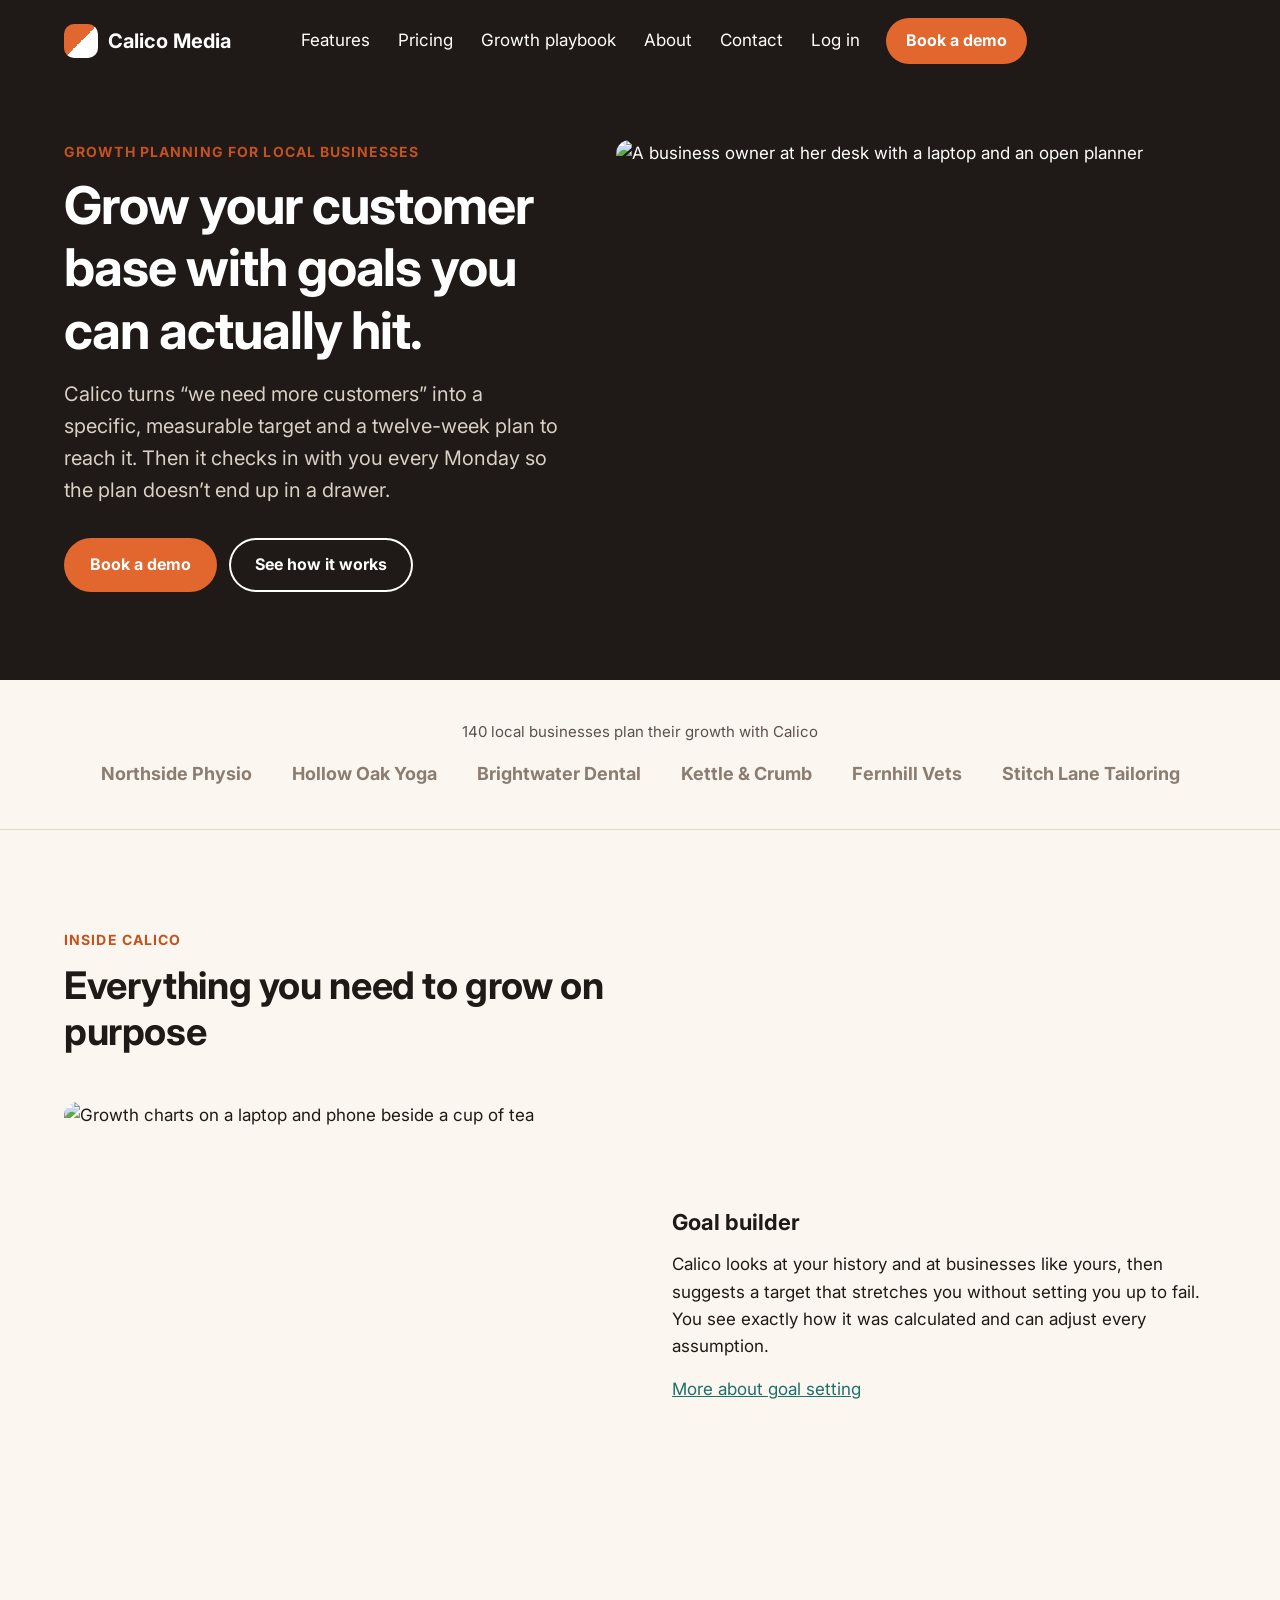
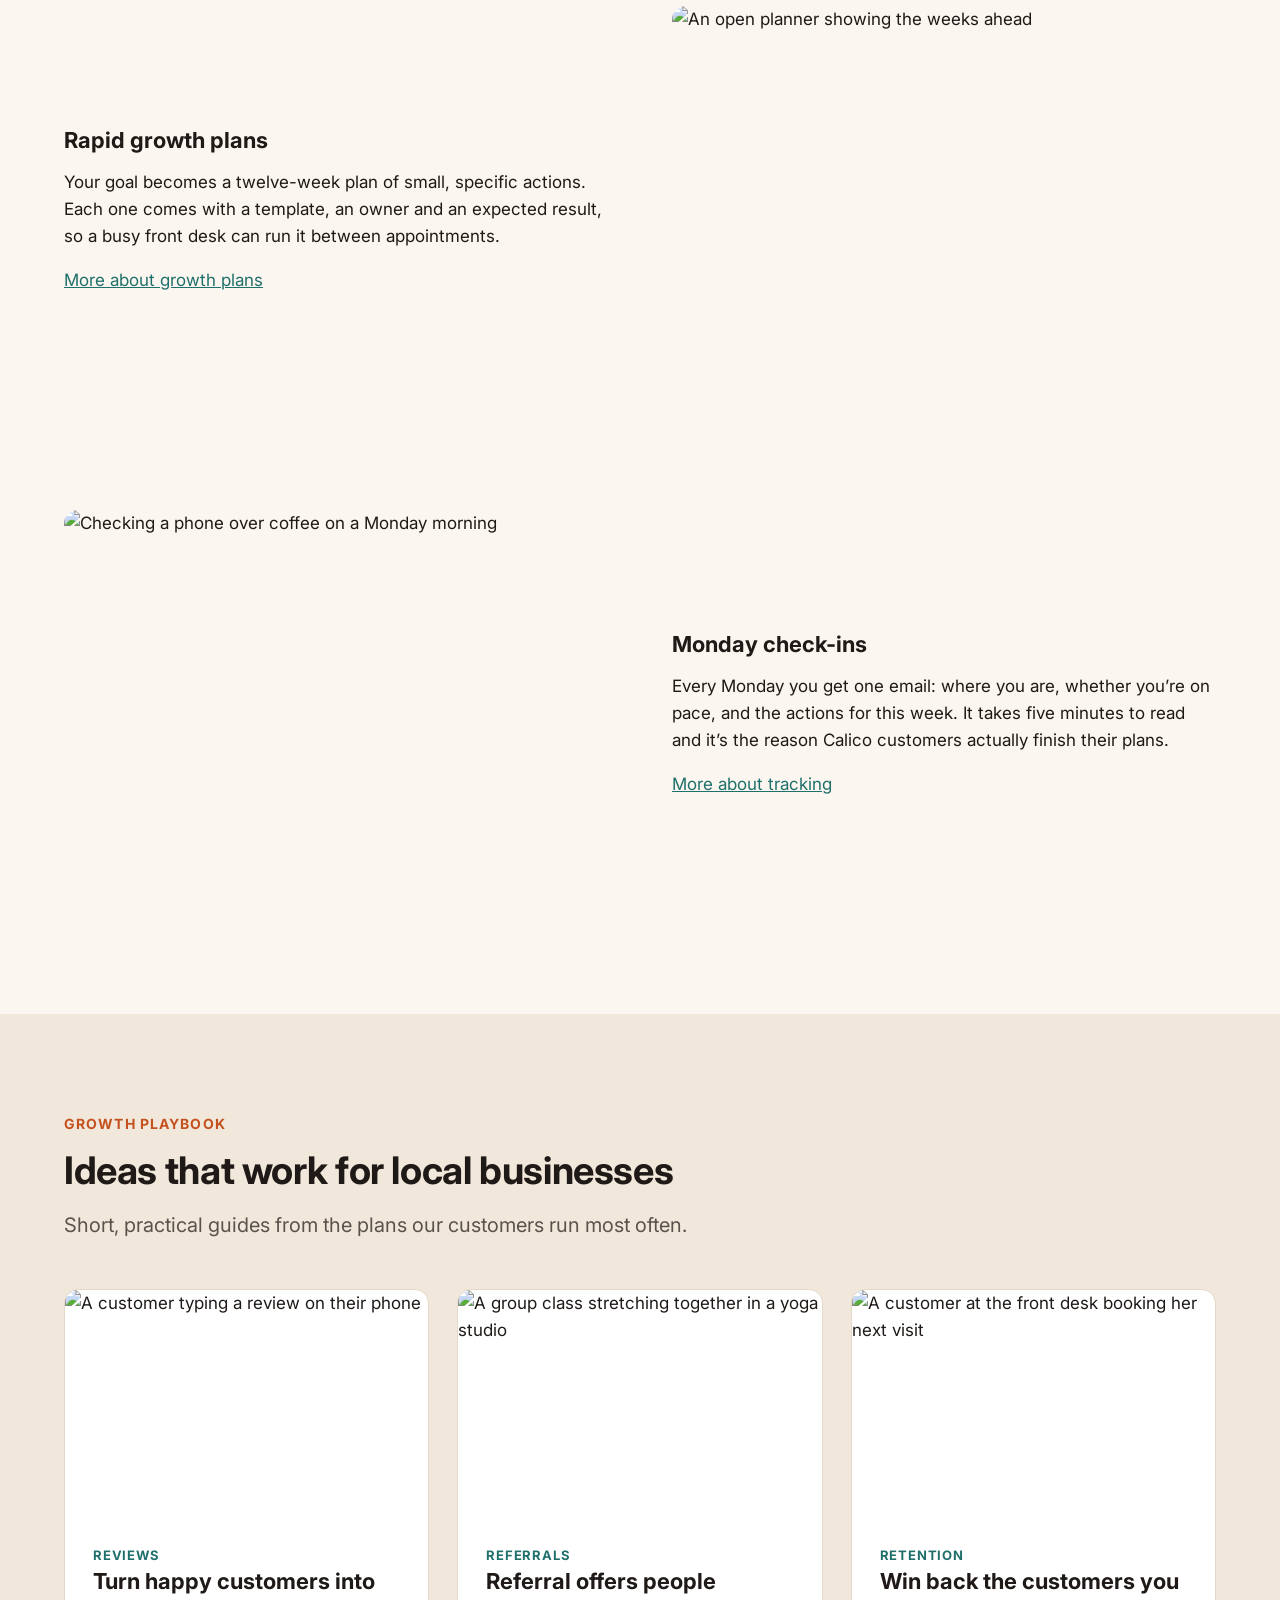
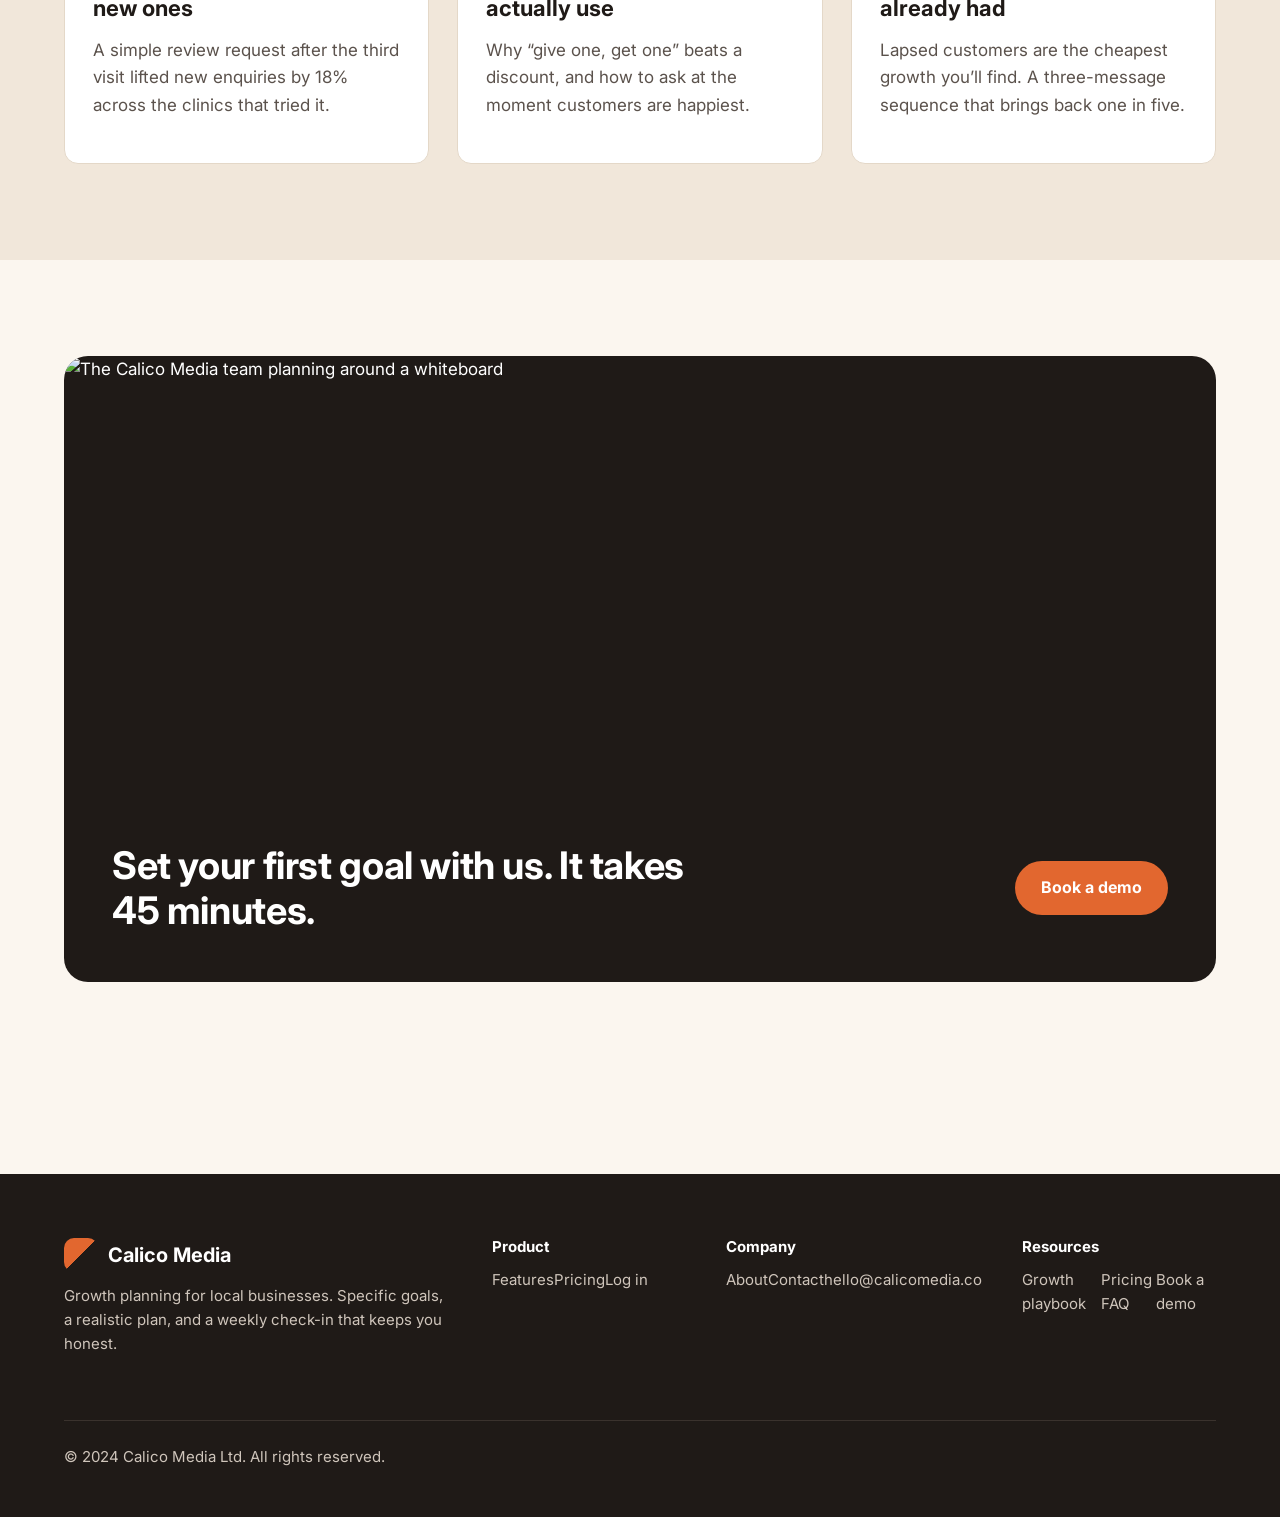
==== public/index.html @ 9a8060d7 "bug: fix hamburger menu" ====
<!DOCTYPE html>
<html lang="en">
<head>
  <meta charset="utf-8">
  <meta name="viewport" content="width=device-width, initial-scale=1">
  <title>Calico Media | Growth planning for local businesses</title>
  <meta name="description" content="Calico helps local businesses grow their customer base with specific, measurable, realistic goals and a rapid growth plan you can run every week.">
  <link rel="preconnect" href="https://fonts.googleapis.com">
  <link rel="preconnect" href="https://fonts.gstatic.com" crossorigin>
  <link href="https://fonts.googleapis.com/css2?family=Inter:wght@100;200;300;400;500;600;700;800;900&display=swap" rel="stylesheet">
  <link rel="stylesheet" href="css/styles.css">
   <script
      src="https://kit.fontawesome.com/258831ddfd.js"
      crossorigin="anonymous"
    ></script>
    <script src="index.js"></script>
</head>
<body>
  <header class="site-header site-header--home">
    <div class="container">
      <a class="logo" href="index.html"><span class="logo-mark"></span>Calico Media</a>
      <div class="nav__container">
      <nav aria-label="Main">
        <ul class="nav-links">
          <li><a href="features.html">Features</a></li>
          <li><a href="pricing.html">Pricing</a></li>
          <li><a href="#playbook">Growth playbook</a></li>
          <li><a href="about.html">About</a></li>
          <li><a href="contact.html">Contact</a></li>
          <li><a href="https://app.calicomedia.co/login">Log in</a></li>
          <li><a class="btn" href="contact.html">Book a demo</a></li>
        </ul>
        <button class="btn__menu" onclick="openMenu()">
          <i class="fas fa-bars"></i>
        </button>
        <div class="menu__backdrop">
          <button class="btn__menu btn__menu--close" onclick="closeMenu()">
            <i class="fas fa-times"></i>
          </button>
          <ul class="menu__links">
            <li class="menu__list">
              <a href="features.html" class="menu__link" onclick="closeMenu()">Features</a>
            </li>
             <li class="menu__list">
              <a href="pricing.html" class="menu__link" onclick="closeMenu()">Pricing</a>
            </li>
            <li class="menu__list">
              <a href="#playbook" class="menu__link" onclick="closeMenu()">Growth playbook</a>
            </li>
            <li class="menu__list">
              <a href="about.html" class="menu__link" onclick="closeMenu()">About</a>
            </li>
            <li class="menu__list">
                <a href="contact.html" class="menu__link" onclick="closeMenu()">Contact</a>
            </li>
            <li class="menu__list">
              <a href="https://app.calicomedia.co/login" class="menu__link" onclick="closeMenu()">Log in</a>
            </li>
            <li class="menu__list">
              <a href="contact.html" class="menu__link" onclick="closeMenu()">Book a demo</a>
            </li>
          </ul>
        </div>
      </div>
      </nav>
    </div>
  </header>

  <main>
    <section class="hero">
      <div class="container hero-inner">
        <div class="hero-text">
          <span class="eyebrow">Growth planning for local businesses</span>
          <h1>Grow your customer base with goals you can actually hit.</h1>
          <p class="lead">Calico turns &ldquo;we need more customers&rdquo; into a specific, measurable target and a twelve-week plan to reach it. Then it checks in with you every Monday so the plan doesn&rsquo;t end up in a drawer.</p>
          <div class="hero-actions">
            <a class="btn" href="contact.html">Book a demo</a>
            <a class="btn btn--ghost" href="features.html">See how it works</a>
          </div>
        </div>
        <div class="hero-media">
          <img class="hero-image" src="images/hero-weekly-plan.jpg" alt="A business owner at her desk with a laptop and an open planner">
        </div>
      </div>
    </section>

    <section class="trust">
      <div class="container">
        <p>140 local businesses plan their growth with Calico</p>
        <ul class="trust-list">
          <li>Northside Physio</li>
          <li>Hollow Oak Yoga</li>
          <li>Brightwater Dental</li>
          <li>Kettle &amp; Crumb</li>
          <li>Fernhill Vets</li>
          <li>Stitch Lane Tailoring</li>
        </ul>
      </div>
    </section>

    <section class="section">
      <div class="container">
        <div class="section-intro">
          <span class="eyebrow">Inside Calico</span>
          <h2>Everything you need to grow on purpose</h2>
        </div>

        <div class="feature-row">
          <div class="feature-media">
            <img src="images/feature-goal-builder.jpg" alt="Growth charts on a laptop and phone beside a cup of tea">
          </div>
          <div>
            <h3>Goal builder</h3>
            <p>Calico looks at your history and at businesses like yours, then suggests a target that stretches you without setting you up to fail. You see exactly how it was calculated and can adjust every assumption.</p>
            <a href="features.html">More about goal setting</a>
          </div>
        </div>

        <div class="feature-row feature-row--reverse">
          <div class="feature-media">
            <img src="images/feature-growth-plan.jpg" alt="An open planner showing the weeks ahead">
          </div>
          <div>
            <h3>Rapid growth plans</h3>
            <p>Your goal becomes a twelve-week plan of small, specific actions. Each one comes with a template, an owner and an expected result, so a busy front desk can run it between appointments.</p>
            <a href="features.html">More about growth plans</a>
          </div>
        </div>

        <div class="feature-row">
          <div class="feature-media">
            <img src="images/feature-monday-checkin.jpg" alt="Checking a phone over coffee on a Monday morning">
          </div>
          <div>
            <h3>Monday check-ins</h3>
            <p>Every Monday you get one email: where you are, whether you&rsquo;re on pace, and the actions for this week. It takes five minutes to read and it&rsquo;s the reason Calico customers actually finish their plans.</p>
            <a href="features.html">More about tracking</a>
          </div>
        </div>
      </div>
    </section>

    <section class="section section--sand" id="playbook">
      <div class="container">
        <div class="section-intro">
          <span class="eyebrow">Growth playbook</span>
          <h2>Ideas that work for local businesses</h2>
          <p class="lead">Short, practical guides from the plans our customers run most often.</p>
        </div>
        <div class="playbook-grid">
          <article class="card">
            <img src="images/playbook-reviews.jpg" alt="A customer typing a review on their phone">
            <div class="card-body">
              <span class="card-tag">Reviews</span>
              <h3>Turn happy customers into new ones</h3>
              <p>A simple review request after the third visit lifted new enquiries by 18% across the clinics that tried it.</p>
            </div>
          </article>
          <article class="card">
            <img src="images/playbook-referrals.jpg" alt="A group class stretching together in a yoga studio">
            <div class="card-body">
              <span class="card-tag">Referrals</span>
              <h3>Referral offers people actually use</h3>
              <p>Why &ldquo;give one, get one&rdquo; beats a discount, and how to ask at the moment customers are happiest.</p>
            </div>
          </article>
          <article class="card">
            <img src="images/playbook-rebooking.jpg" alt="A customer at the front desk booking her next visit">
            <div class="card-body">
              <span class="card-tag">Retention</span>
              <h3>Win back the customers you already had</h3>
              <p>Lapsed customers are the cheapest growth you&rsquo;ll find. A three-message sequence that brings back one in five.</p>
            </div>
          </article>
        </div>
      </div>
    </section>

    <section class="section">
      <div class="container">
        <div class="cta-band">
          <img src="images/team-workshop.jpg" alt="The Calico Media team planning around a whiteboard">
          <div class="cta-body">
            <h2>Set your first goal with us. It takes 45 minutes.</h2>
            <a class="btn" href="contact.html">Book a demo</a>
          </div>
        </div>
      </div>
    </section>
  </main>

  <footer class="site-footer">
    <div class="container">
      <div class="footer-grid">
        <div>
          <a class="logo" href="index.html"><span class="logo-mark"></span>Calico Media</a>
          <p>Growth planning for local businesses. Specific goals, a realistic plan, and a weekly check-in that keeps you honest.</p>
        </div>
        <div>
          <h4>Product</h4>
          <ul>
            <li><a href="features.html">Features</a></li>
            <li><a href="pricing.html">Pricing</a></li>
            <li><a href="https://app.calicomedia.co/login">Log in</a></li>
          </ul>
        </div>
        <div>
          <h4>Company</h4>
          <ul>
            <li><a href="about.html">About</a></li>
            <li><a href="contact.html">Contact</a></li>
            <li><a href="mailto:hello@calicomedia.co">hello@calicomedia.co</a></li>
          </ul>
        </div>
        <div>
          <h4>Resources</h4>
          <ul>
            <li><a href="index.html#playbook">Growth playbook</a></li>
            <li><a href="pricing.html#faq">Pricing FAQ</a></li>
            <li><a href="contact.html">Book a demo</a></li>
          </ul>
        </div>
      </div>
      <div class="footer-bottom">
        <p>&copy; 2024 Calico Media Ltd. All rights reserved.</p>
      </div>
    </div>
  </footer>
</body>
</html>
---- public/css/styles.css ----
/* Calico Media marketing site */

:root {
  --ink: #1f1a17;
  --ink-soft: #5b524c;
  --cream: #fbf6ef;
  --sand: #f1e7da;
  --white: #ffffff;
  --orange: #e2672f;
  --orange-dark: #c4521f;
  --teal: #1f6f6b;
  --line: #e4d8c8;
  --radius: 14px;
}

*,
*::before,
*::after {
  box-sizing: border-box;
}

body {
  margin: 0;
  font-family:
    "Inter",
    -apple-system,
    BlinkMacSystemFont,
    "Segoe UI",
    sans-serif;
  font-weight: 400;
  font-size: 17px;
  line-height: 1.6;
  color: var(--ink);
  background: var(--cream);
}

h1,
h2,
h3,
h4 {
  font-weight: 700;
  line-height: 1.2;
  margin: 0 0 16px;
}

h1 {
  font-size: 52px;
  letter-spacing: -0.02em;
}

h2 {
  font-size: 38px;
  letter-spacing: -0.01em;
}

h3 {
  font-size: 22px;
}

p {
  margin: 0 0 16px;
}

ul {
  display: flex;
}

a {
  color: var(--teal);
}

nav {
  display: flex;
}

img {
  max-width: 100%;
}

.container {
  max-width: 1200px;
  margin: 0 auto;
  padding: 0 24px;
}

.section {
  padding: 96px 0;
}

.section--sand {
  background: var(--sand);
}

.eyebrow {
  display: inline-block;
  font-size: 14px;
  font-weight: 700;
  letter-spacing: 0.08em;
  text-transform: uppercase;
  color: var(--orange-dark);
  margin-bottom: 12px;
}

.lead {
  font-size: 20px;
  color: var(--ink-soft);
  max-width: 640px;
}

.section-intro {
  max-width: 680px;
  margin-bottom: 48px;
}

.btn {
  display: inline-block;
  padding: 14px 26px;
  border-radius: 999px;
  background: var(--orange);
  color: var(--white);
  font-weight: 700;
  text-decoration: none;
  border: 0;
  font-size: 16px;
  font-family: inherit;
  cursor: pointer;
}

.btn:hover {
  background: var(--orange-dark);
}

.btn--ghost {
  background: transparent;
  color: inherit;
  box-shadow: inset 0 0 0 2px currentColor;
}

.nav__container {
  width: 100%;
  max-width: 1200px;
  padding: 0 24px;
  display: flex;
  justify-content: space-between;
  align-items: center;
  margin: 0 auto;
}

.btn--ghost:hover {
  background: rgba(255, 255, 255, 0.1);
}

.btn__menu {
  background-color: transparent;
  font-size: 40px;
  text-align: center;
  border: none;
  color: #7342d6;
  display: none;
}

.menu__backdrop {
  position: absolute;
  background-color: #242424;
  top: 0;
  left: 0;
  right: 0;
  bottom: 0;
  z-index: 100;
  display: flex;
  justify-content: center;
  align-items: center;
  transition: all 300ms ease;
  visibility: hidden;
  opacity: 0;
}

.menu--open .menu__backdrop {
  visibility: visible;
  opacity: 1;
}

.menu--open {
  max-height: 100vh;
  overflow-y: hidden;
}

.menu__links {
  display: flex;
  flex-direction: column;
  align-items: center;
}

.menu__list {
  padding: 32px 0;
}

.menu__link {
  font-size: 40px;
  color: white;
}

.btn__menu--close {
  position: absolute;
  right: 20px;
  top: 10px;
  padding: 8px;
  color: white;
}

/* Header */

.site-header {
  background: var(--white);
  border-bottom: 1px solid var(--line);
}

.site-header .container {
  display: flex;
  flex-wrap: wrap;
  align-items: center;
  justify-content: space-between;
  gap: 12px 32px;
  padding-top: 18px;
  padding-bottom: 18px;
}

.logo {
  display: flex;
  align-items: center;
  gap: 10px;
  flex-shrink: 0;
  font-size: 20px;
  font-weight: 700;
  color: var(--ink);
  text-decoration: none;
}

.logo-mark {
  width: 34px;
  height: 34px;
  border-radius: 10px;
  background: linear-gradient(
    135deg,
    var(--orange) 0%,
    var(--orange) 50%,
    var(--ink) 50%,
    var(--ink) 100%
  );
}

.nav-links {
  display: flex;
  flex-wrap: wrap;
  align-items: center;
  gap: 8px 28px;
  list-style: none;
  margin: 0;
  padding: 0;
  white-space: nowrap;
}

.nav-links a {
  color: var(--ink);
  text-decoration: none;
}

.nav-links a:hover,
.nav-links a[aria-current="page"] {
  color: var(--orange-dark);
}

.site-header--home {
  background: var(--ink);
  border-bottom: 0;
}

.site-header--home .logo,
.site-header--home .nav-links a {
  color: var(--white);
}

.site-header--home .logo-mark {
  background: linear-gradient(
    135deg,
    var(--orange) 0%,
    var(--orange) 50%,
    var(--white) 50%,
    var(--white) 100%
  );
}

.site-header--home .container {
  flex-wrap: nowrap;
}

.site-header--home nav {
  min-width: 0;
}

.site-header--home .nav-links {
  flex-wrap: nowrap;
  gap: 0;
}

.site-header--home .nav-links li {
  min-width: 0;
}

.site-header--home .nav-links a {
  display: block;
  padding: 0 14px;
  white-space: nowrap;
}

.site-header--home .nav-links li:last-child {
  flex-shrink: 0;
}

.site-header--home .nav-links .btn {
  margin-left: 12px;
  padding: 10px 20px;
}

/* Home hero */

.hero {
  background: var(--ink);
  color: var(--white);
  padding: 56px 0 88px;
}

.hero-inner {
  display: flex;
  align-items: center;
  gap: 56px;
}

.hero-text {
  flex: 1;
}

.hero-text .lead {
  color: #d9cfc5;
}

.hero-actions {
  display: flex;
  flex-wrap: wrap;
  gap: 12px;
  margin-top: 32px;
}

.hero-media {
  width: 600px;
  flex-shrink: 0;
}

.hero-image {
  width: 100%;
  aspect-ratio: 4 / 3;
  object-fit: cover;
  border-radius: var(--radius);
  display: block;
}

/* Trust strip */

.trust {
  padding: 40px 0;
  border-bottom: 1px solid var(--line);
  text-align: center;
}

.trust p {
  color: var(--ink-soft);
  font-size: 15px;
}

.trust-list {
  display: flex;
  flex-wrap: wrap;
  justify-content: center;
  gap: 12px 40px;
  list-style: none;
  margin: 0;
  padding: 0;
  font-weight: 700;
  font-size: 18px;
  color: #8a7d72;
}

/* Steps */

.steps {
  display: grid;
  grid-template-columns: repeat(auto-fit, minmax(240px, 1fr));
  gap: 24px;
}

.step {
  background: var(--white);
  border: 1px solid var(--line);
  border-radius: var(--radius);
  padding: 32px;
}

.step-number {
  display: inline-flex;
  align-items: center;
  justify-content: center;
  width: 40px;
  height: 40px;
  border-radius: 50%;
  background: var(--sand);
  color: var(--orange-dark);
  font-weight: 700;
  margin-bottom: 16px;
}

/* Check list */

.check-list {
  list-style: none;
  margin: 24px 0 0;
  padding: 0;
}

.check-list li {
  position: relative;
  padding-left: 32px;
  margin-bottom: 14px;
}

.check-list li::before {
  content: "";
  position: absolute;
  left: 0;
  top: 6px;
  width: 16px;
  height: 16px;
  border-radius: 50%;
  background: var(--teal);
  box-shadow: inset 0 0 0 4px #cfe6e4;
}

/* FAQ */

.faq {
  max-width: 820px;
}

.faq details {
  border-top: 1px solid var(--line);
  padding: 20px 0;
}

.faq details:last-child {
  border-bottom: 1px solid var(--line);
}

.faq summary {
  font-weight: 700;
  font-size: 19px;
  cursor: pointer;
}

.faq details p {
  margin-top: 12px;
  color: var(--ink-soft);
}

/* Feature rows */

.feature-row {
  display: grid;
  grid-template-columns: 1fr 1fr;
  gap: 64px;
  align-items: center;
  margin-bottom: 96px;
}

.feature-row:last-child {
  margin-bottom: 0;
}

.feature-row--reverse .feature-media {
  order: 2;
}

.feature-media img {
  display: block;
  width: 100%;
  aspect-ratio: 4 / 3;
  object-fit: cover;
  border-radius: var(--radius);
}

/* Playbook */

.playbook-grid {
  display: grid;
  grid-template-columns: repeat(auto-fit, minmax(240px, 1fr));
  gap: 28px;
}

/* Card grid */

.card-grid {
  display: grid;
  grid-template-columns: repeat(3, 1fr);
  gap: 28px;
}

.card {
  background: var(--white);
  border: 1px solid var(--line);
  border-radius: var(--radius);
  overflow: hidden;
}

.card img {
  display: block;
  width: 100%;
  aspect-ratio: 16 / 10;
  object-fit: cover;
}

.card-body {
  padding: 24px 28px 28px;
}

.card-body p {
  color: var(--ink-soft);
}

.card-tag {
  font-size: 13px;
  font-weight: 700;
  text-transform: uppercase;
  letter-spacing: 0.06em;
  color: var(--teal);
}

.icon-dot {
  width: 44px;
  height: 44px;
  border-radius: 12px;
  background: var(--sand);
  margin-bottom: 18px;
  position: relative;
}

.icon-dot::after {
  content: "";
  position: absolute;
  inset: 13px;
  border-radius: 50%;
  background: var(--orange);
}

/* CTA band */

.cta-band {
  background: var(--ink);
  color: var(--white);
  border-radius: 24px;
  overflow: hidden;
}

.cta-band img {
  display: block;
  width: 100%;
  aspect-ratio: 21 / 8;
  object-fit: cover;
}

.cta-body {
  padding: 48px;
  display: flex;
  flex-wrap: wrap;
  align-items: center;
  justify-content: space-between;
  gap: 24px;
}

.cta-body h2 {
  margin: 0;
  max-width: 620px;
}

/* Page header (inner pages) */

.page-header {
  padding: 80px 0 56px;
  border-bottom: 1px solid var(--line);
}

/* Pricing */

.pricing-grid {
  display: grid;
  grid-template-columns: repeat(auto-fit, minmax(260px, 1fr));
  gap: 24px;
  align-items: stretch;
}

.pricing-card {
  background: var(--white);
  border: 1px solid var(--line);
  border-radius: var(--radius);
  padding: 36px 32px;
  display: flex;
  flex-direction: column;
}

.pricing-card--featured {
  border: 2px solid var(--orange);
  box-shadow: 0 24px 48px rgba(226, 103, 47, 0.14);
}

.plan-badge {
  align-self: flex-start;
  font-size: 13px;
  font-weight: 700;
  background: var(--orange);
  color: var(--white);
  border-radius: 999px;
  padding: 4px 12px;
  margin-bottom: 16px;
}

.price {
  font-size: 48px;
  font-weight: 700;
  margin: 8px 0 4px;
}

.price small {
  font-size: 17px;
  font-weight: 400;
  color: var(--ink-soft);
}

.pricing-card .check-list {
  flex: 1;
  margin-bottom: 28px;
}

.pricing-card .btn {
  text-align: center;
}

.pricing-note {
  margin-top: 32px;
  color: var(--ink-soft);
  font-size: 15px;
}

/* About */

.stats {
  display: grid;
  grid-template-columns: repeat(auto-fit, minmax(160px, 1fr));
  gap: 16px;
}

.stat {
  background: var(--white);
  border: 1px solid var(--line);
  border-radius: var(--radius);
  padding: 28px 20px;
}

.stat-number {
  display: block;
  font-size: 48px;
  font-weight: 700;
  color: var(--orange-dark);
}

.stat-label {
  display: block;
  font-size: 15px;
  color: var(--ink-soft);
}

.prose {
  max-width: 720px;
}

.team-grid {
  display: grid;
  grid-template-columns: repeat(auto-fit, minmax(220px, 1fr));
  gap: 24px;
}

.person {
  background: var(--white);
  border: 1px solid var(--line);
  border-radius: var(--radius);
  padding: 28px;
}

.avatar {
  width: 56px;
  height: 56px;
  border-radius: 50%;
  background: var(--sand);
  color: var(--orange-dark);
  display: flex;
  align-items: center;
  justify-content: center;
  font-weight: 700;
  margin-bottom: 16px;
}

.person p {
  color: var(--ink-soft);
  font-size: 15px;
  margin: 0;
}

/* Contact */

.contact-layout {
  display: grid;
  grid-template-columns: 3fr 2fr;
  gap: 64px;
}

.contact-form label {
  display: block;
  font-weight: 700;
  margin-bottom: 6px;
}

.contact-form input,
.contact-form textarea {
  display: block;
  width: 100%;
  font: inherit;
  padding: 12px 14px;
  border: 1px solid var(--line);
  border-radius: 10px;
  background: var(--white);
  margin-bottom: 20px;
}

.contact-form textarea {
  min-height: 160px;
  resize: vertical;
}

.form-status {
  margin-top: 16px;
  font-weight: 700;
}

.form-status--success {
  color: var(--teal);
}

.form-status--error {
  color: #b3261e;
}

.contact-aside {
  background: var(--white);
  border: 1px solid var(--line);
  border-radius: var(--radius);
  padding: 32px;
  align-self: start;
}

.contact-aside h3 {
  font-size: 18px;
  margin-top: 24px;
  margin-bottom: 6px;
}

.contact-aside h3:first-child {
  margin-top: 0;
}

.contact-aside p {
  color: var(--ink-soft);
  margin: 0;
}

/* Footer */

.site-footer {
  background: var(--ink);
  color: #cfc5bb;
  padding: 64px 0 32px;
  margin-top: 96px;
  font-size: 15px;
}

.footer-grid {
  display: grid;
  grid-template-columns: 2fr 1fr 1fr 1fr;
  gap: 40px;
}

.site-footer h4 {
  color: var(--white);
  font-size: 15px;
  margin-bottom: 12px;
}

.site-footer ul {
  list-style: none;
  margin: 0;
  padding: 0;
}

.site-footer li {
  margin-bottom: 8px;
}

.site-footer a {
  color: #cfc5bb;
  text-decoration: none;
}

.site-footer a:hover {
  color: var(--white);
}

.site-footer .logo {
  color: var(--white);
  margin-bottom: 12px;
}

.footer-bottom {
  border-top: 1px solid #3a322d;
  margin-top: 48px;
  padding-top: 24px;
}

@media (max-width: 1024px) {
  .menu--open {
    display: block;
  }
}

@media (max-width: 768px) {
  h1 {
    font-size: 40px;
  }

  h2 {
    font-size: 30px;
  }

  .section {
    padding: 64px 0;
  }

  .hero-inner {
    flex-direction: column-reverse;
    padding: 1.5rem;
  }

  .feature-row {
    grid-template-columns: 1fr;
    gap: 32px;
    margin-bottom: 64px;
  }

  .feature-row--reverse .feature-media {
    order: 0;
  }

  .card-grid {
    grid-template-columns: repeat(2, 1fr);
  }

  .contact-layout {
    grid-template-columns: 1fr;
    gap: 40px;
  }

  .footer-grid {
    grid-template-columns: 1fr 1fr;
  }
}

@media (max-width: 480px) {
  h1 {
    font-size: 34px;
  }

  .card-grid {
    grid-template-columns: 1fr;
  }

  .cta-body {
    padding: 32px 24px;
  }

  .footer-grid {
    grid-template-columns: 1fr;
  }
}
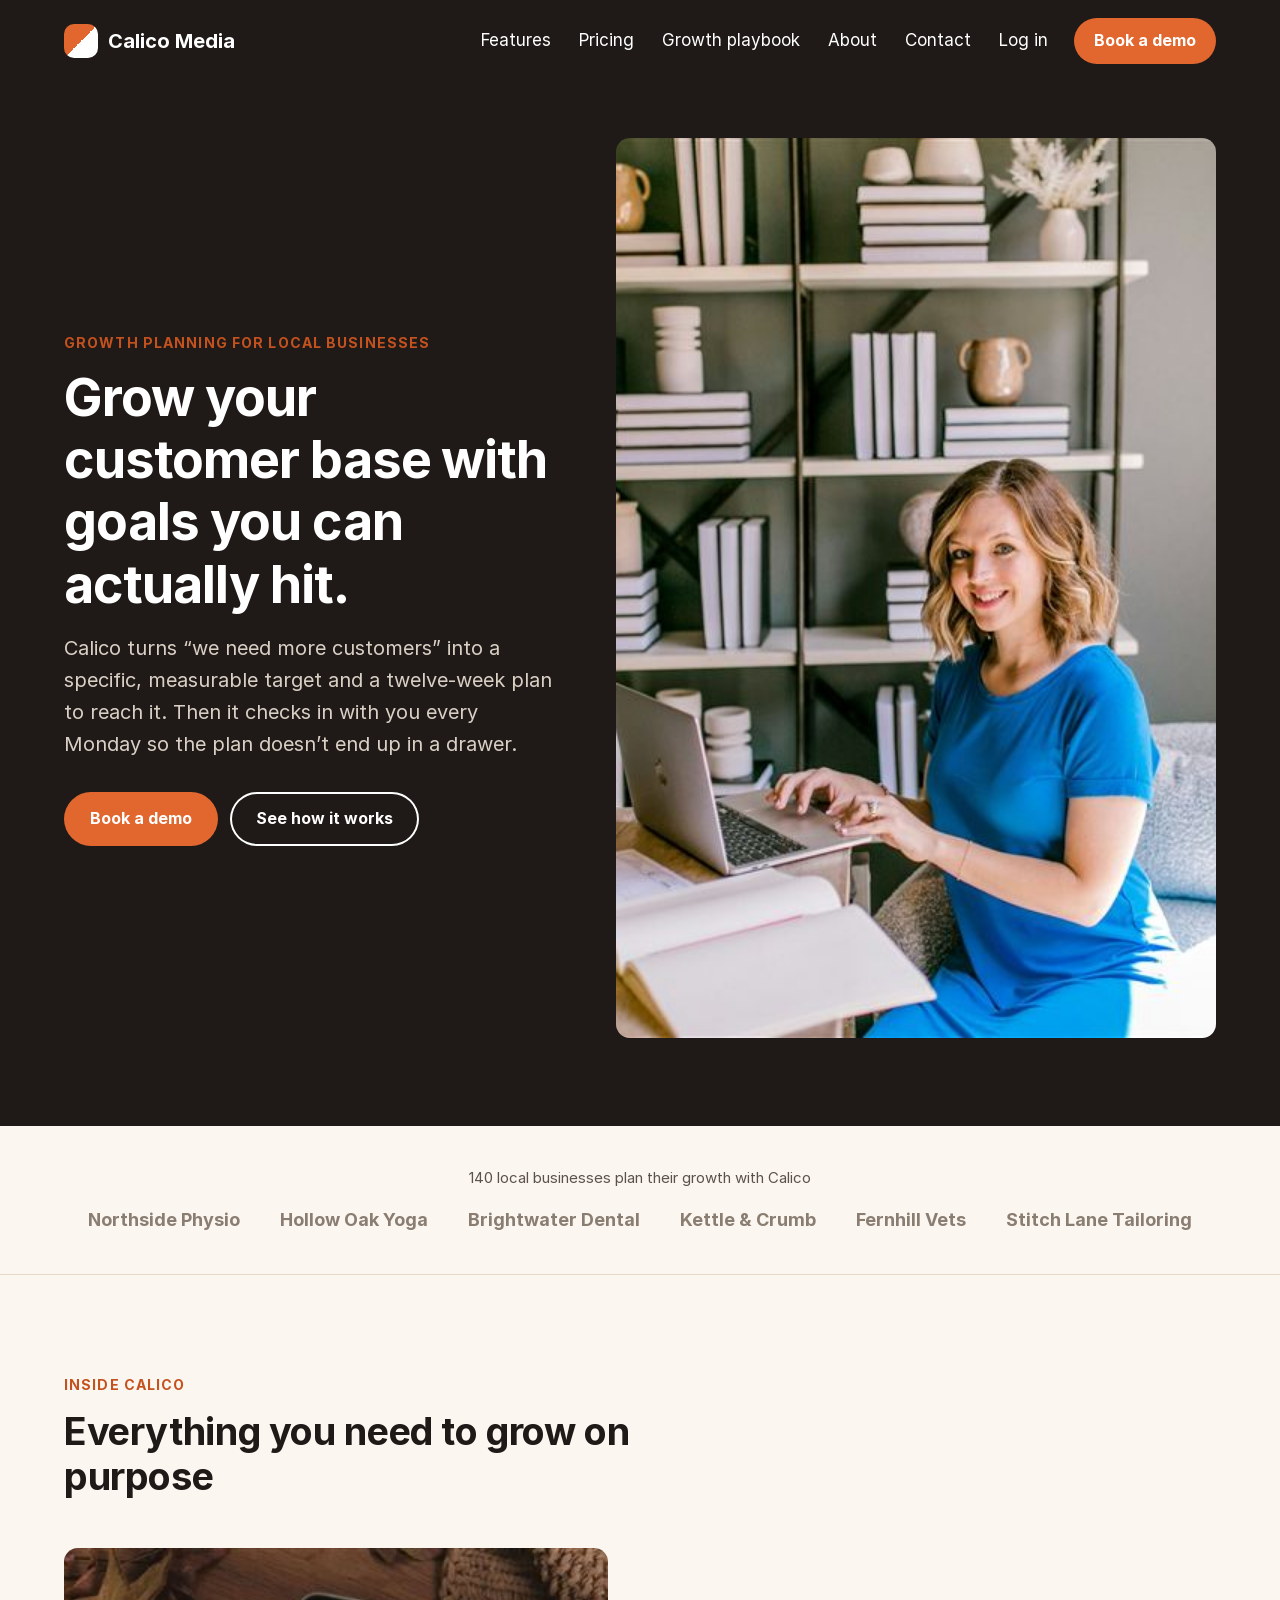
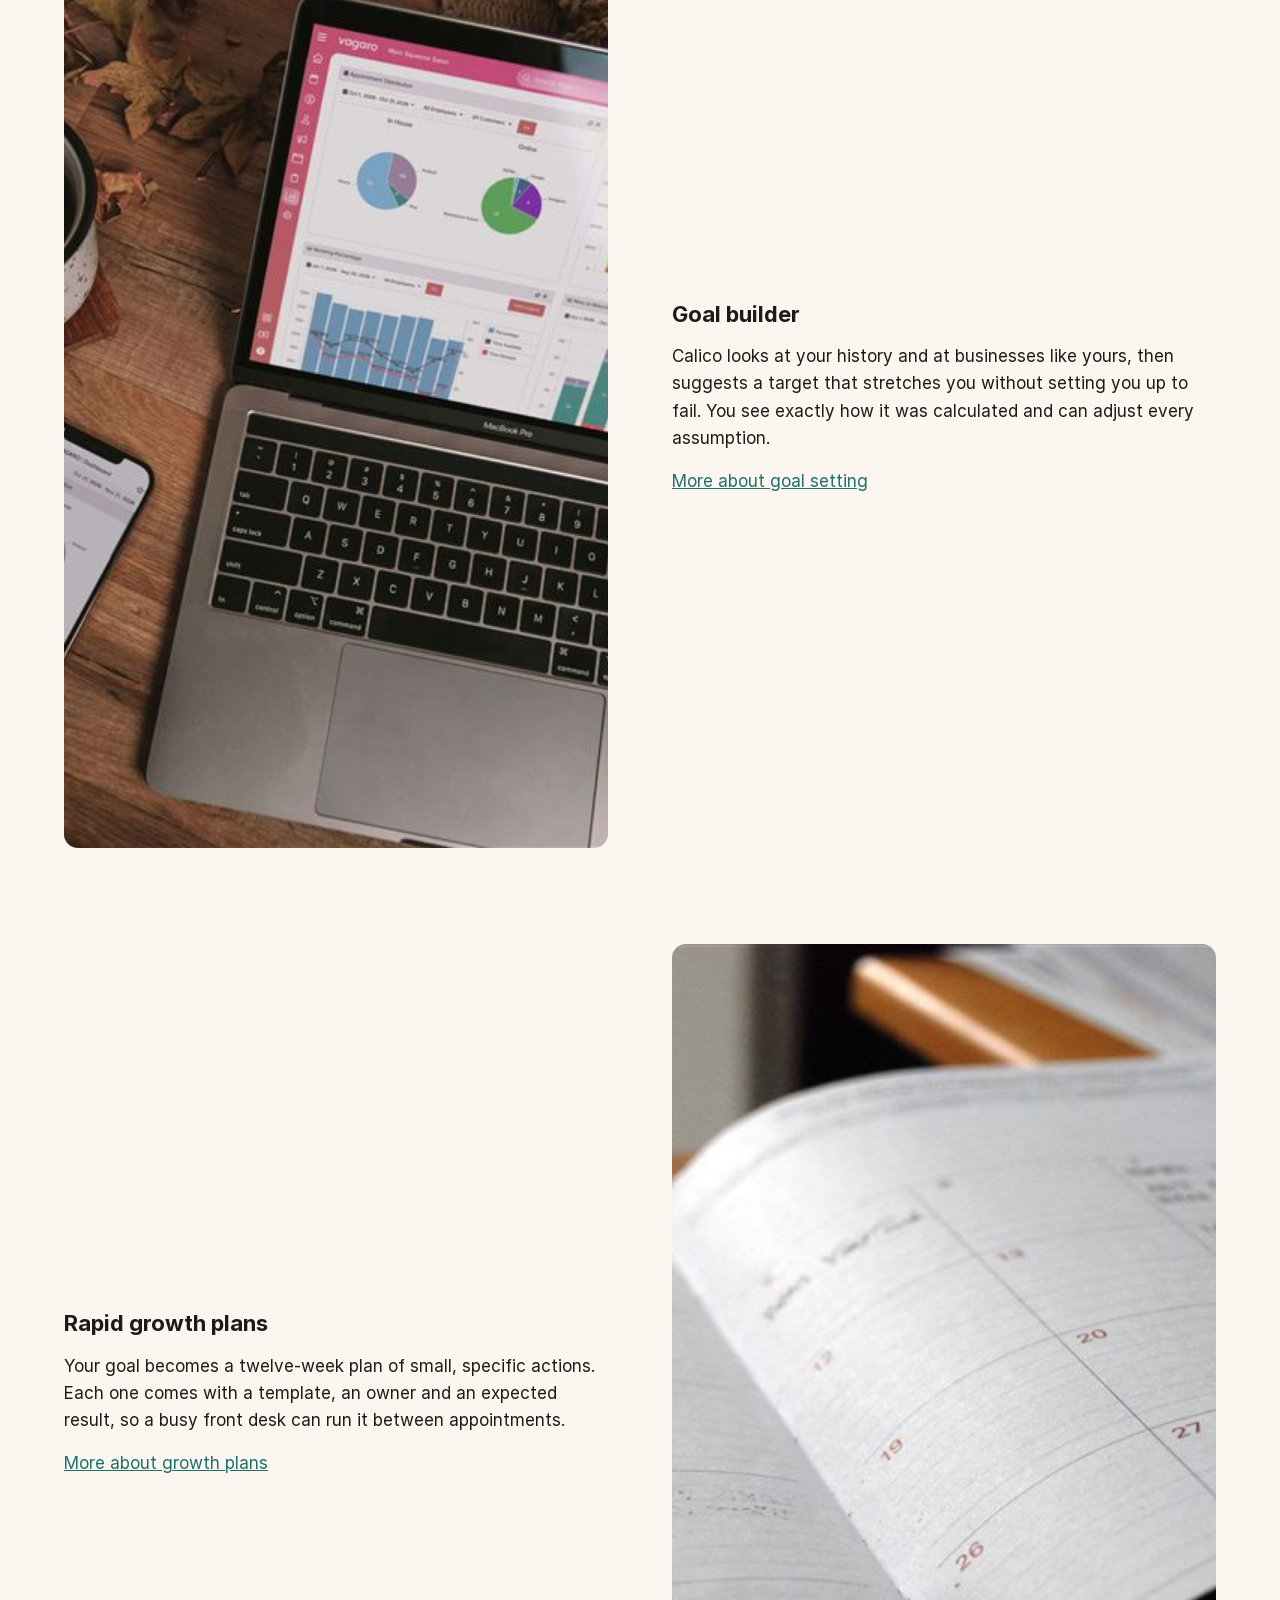
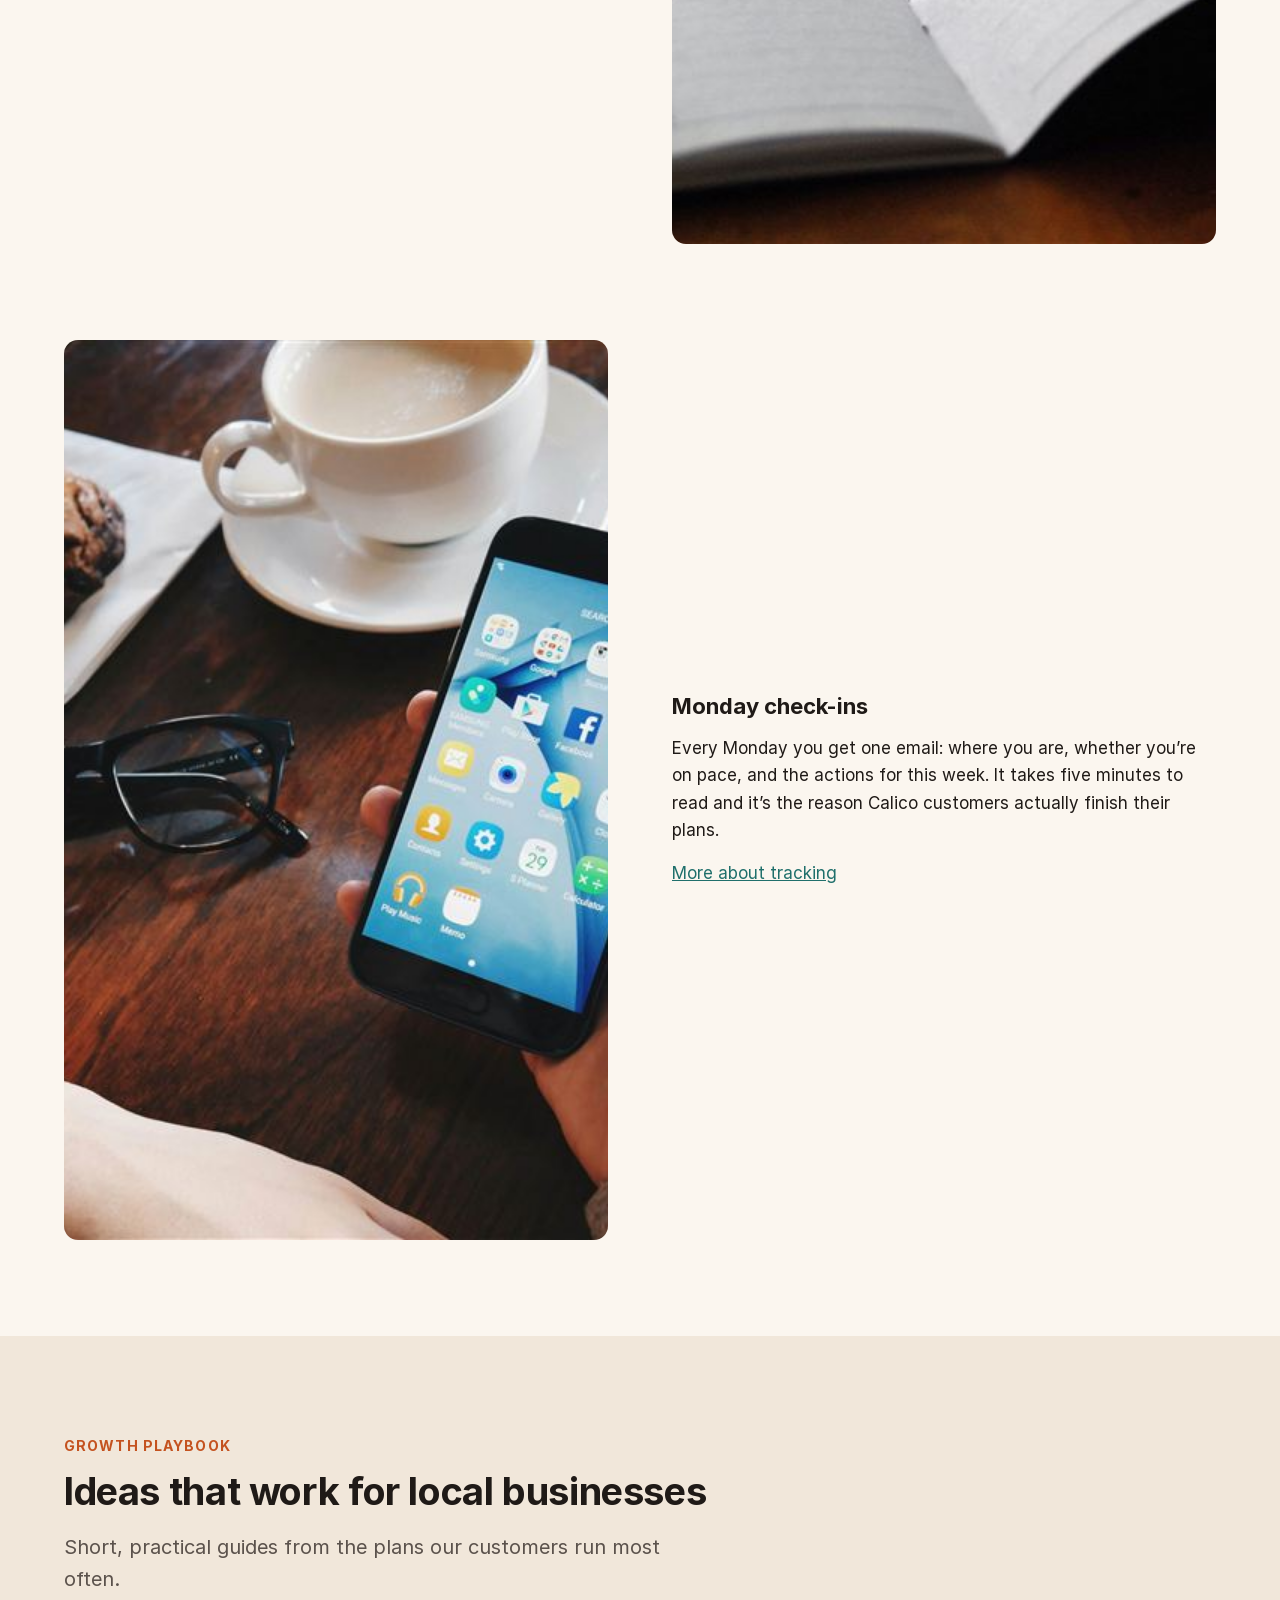
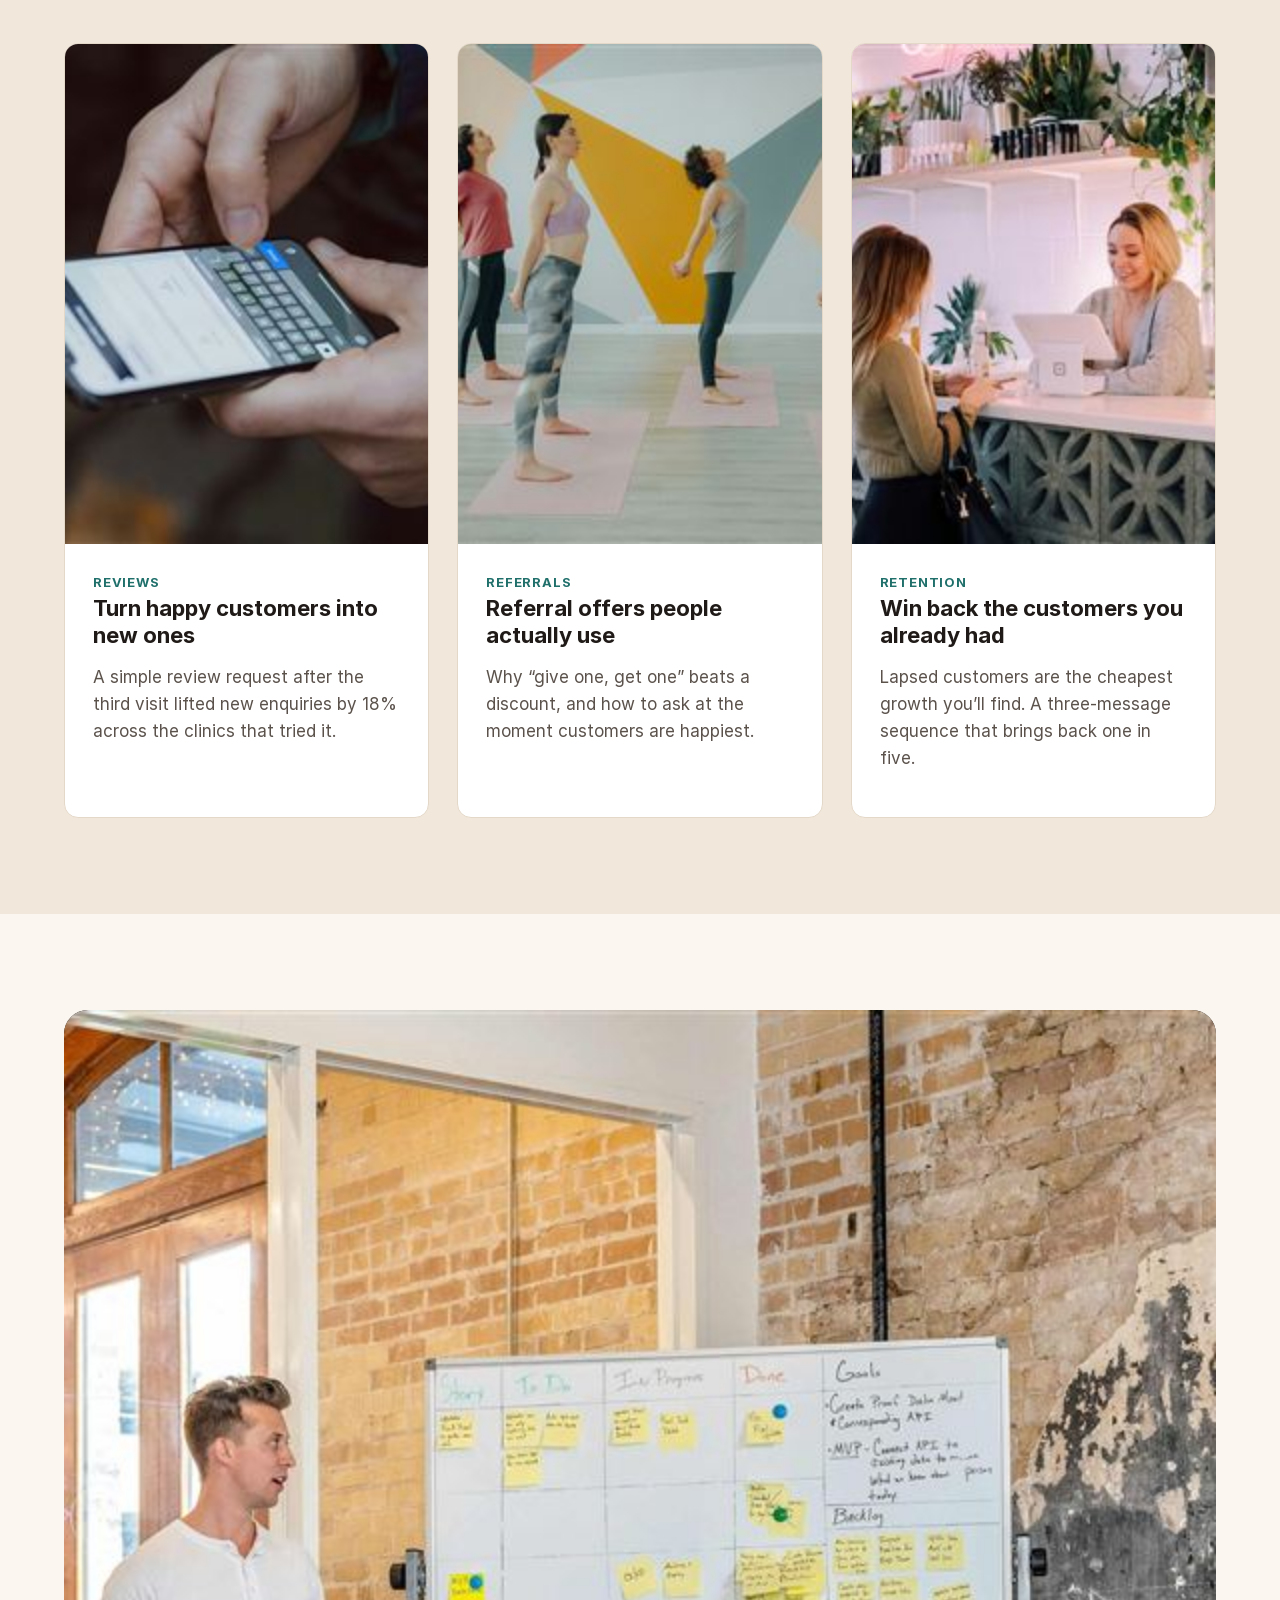
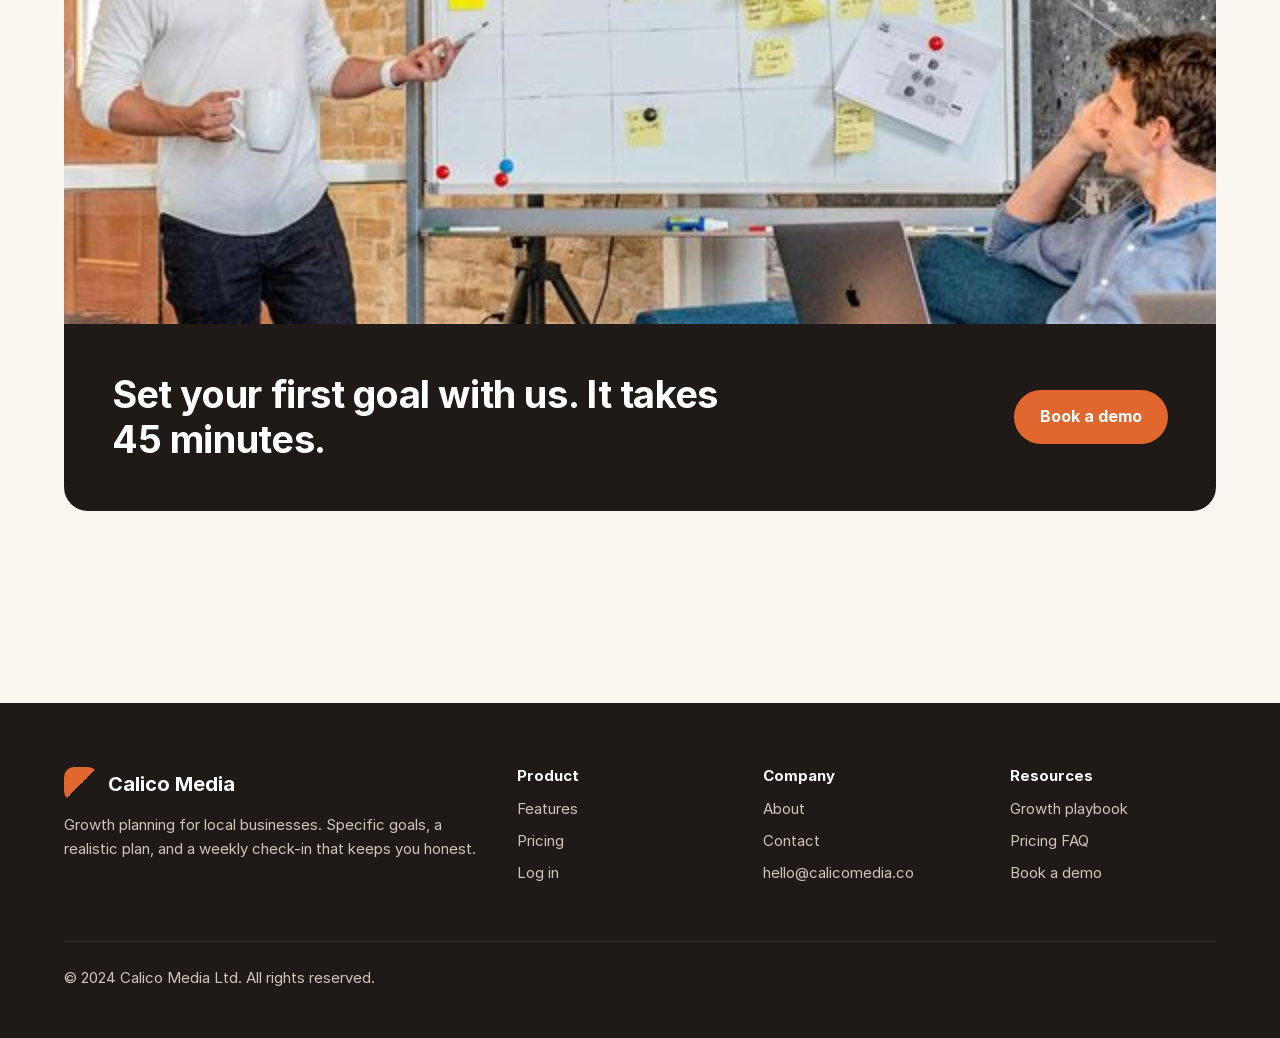
==== commit 6cf2f54d: "latest changes" ====
--- a/public/index.html
+++ b/public/index.html
@@ -5,21 +5,12 @@
   <meta name="viewport" content="width=device-width, initial-scale=1">
   <title>Calico Media | Growth planning for local businesses</title>
   <meta name="description" content="Calico helps local businesses grow their customer base with specific, measurable, realistic goals and a rapid growth plan you can run every week.">
-  <link rel="preconnect" href="https://fonts.googleapis.com">
-  <link rel="preconnect" href="https://fonts.gstatic.com" crossorigin>
-  <link href="https://fonts.googleapis.com/css2?family=Inter:wght@100;200;300;400;500;600;700;800;900&display=swap" rel="stylesheet">
   <link rel="stylesheet" href="css/styles.css">
-   <script
-      src="https://kit.fontawesome.com/258831ddfd.js"
-      crossorigin="anonymous"
-    ></script>
-    <script src="index.js"></script>
 </head>
 <body>
   <header class="site-header site-header--home">
     <div class="container">
       <a class="logo" href="index.html"><span class="logo-mark"></span>Calico Media</a>
-      <div class="nav__container">
       <nav aria-label="Main">
         <ul class="nav-links">
           <li><a href="features.html">Features</a></li>
@@ -30,38 +21,6 @@
           <li><a href="https://app.calicomedia.co/login">Log in</a></li>
           <li><a class="btn" href="contact.html">Book a demo</a></li>
         </ul>
-        <button class="btn__menu" onclick="openMenu()">
-          <i class="fas fa-bars"></i>
-        </button>
-        <div class="menu__backdrop">
-          <button class="btn__menu btn__menu--close" onclick="closeMenu()">
-            <i class="fas fa-times"></i>
-          </button>
-          <ul class="menu__links">
-            <li class="menu__list">
-              <a href="features.html" class="menu__link" onclick="closeMenu()">Features</a>
-            </li>
-             <li class="menu__list">
-              <a href="pricing.html" class="menu__link" onclick="closeMenu()">Pricing</a>
-            </li>
-            <li class="menu__list">
-              <a href="#playbook" class="menu__link" onclick="closeMenu()">Growth playbook</a>
-            </li>
-            <li class="menu__list">
-              <a href="about.html" class="menu__link" onclick="closeMenu()">About</a>
-            </li>
-            <li class="menu__list">
-                <a href="contact.html" class="menu__link" onclick="closeMenu()">Contact</a>
-            </li>
-            <li class="menu__list">
-              <a href="https://app.calicomedia.co/login" class="menu__link" onclick="closeMenu()">Log in</a>
-            </li>
-            <li class="menu__list">
-              <a href="contact.html" class="menu__link" onclick="closeMenu()">Book a demo</a>
-            </li>
-          </ul>
-        </div>
-      </div>
       </nav>
     </div>
   </header>
@@ -79,7 +38,10 @@
           </div>
         </div>
         <div class="hero-media">
-          <img class="hero-image" src="images/hero-weekly-plan.jpg" alt="A business owner at her desk with a laptop and an open planner">
+          <img class="hero-image" src="images/hero-weekly-plan-800.jpg"
+            srcset="images/hero-weekly-plan-400.jpg 400w, images/hero-weekly-plan-800.jpg 800w, images/hero-weekly-plan-1200.jpg 1200w"
+            sizes="(max-width: 768px) calc(100vw - 48px), 600px"
+            width="1200" height="900" alt="A business owner at her desk with a laptop and an open planner">
         </div>
       </div>
     </section>
@@ -107,7 +69,10 @@
 
         <div class="feature-row">
           <div class="feature-media">
-            <img src="images/feature-goal-builder.jpg" alt="Growth charts on a laptop and phone beside a cup of tea">
+            <img src="images/feature-goal-builder-800.jpg"
+              srcset="images/feature-goal-builder-400.jpg 400w, images/feature-goal-builder-800.jpg 800w, images/feature-goal-builder-1200.jpg 1200w"
+              sizes="(max-width: 768px) calc(100vw - 48px), (max-width: 1200px) calc((100vw - 112px) / 2), 544px"
+              width="1200" height="900" loading="lazy" alt="Growth charts on a laptop and phone beside a cup of tea">
           </div>
           <div>
             <h3>Goal builder</h3>
@@ -118,7 +83,10 @@
 
         <div class="feature-row feature-row--reverse">
           <div class="feature-media">
-            <img src="images/feature-growth-plan.jpg" alt="An open planner showing the weeks ahead">
+            <img src="images/feature-growth-plan-800.jpg"
+              srcset="images/feature-growth-plan-400.jpg 400w, images/feature-growth-plan-800.jpg 800w, images/feature-growth-plan-1200.jpg 1200w"
+              sizes="(max-width: 768px) calc(100vw - 48px), (max-width: 1200px) calc((100vw - 112px) / 2), 544px"
+              width="1200" height="900" loading="lazy" alt="An open planner showing the weeks ahead">
           </div>
           <div>
             <h3>Rapid growth plans</h3>
@@ -129,7 +97,10 @@
 
         <div class="feature-row">
           <div class="feature-media">
-            <img src="images/feature-monday-checkin.jpg" alt="Checking a phone over coffee on a Monday morning">
+            <img src="images/feature-monday-checkin-800.jpg"
+              srcset="images/feature-monday-checkin-400.jpg 400w, images/feature-monday-checkin-800.jpg 800w, images/feature-monday-checkin-1200.jpg 1200w"
+              sizes="(max-width: 768px) calc(100vw - 48px), (max-width: 1200px) calc((100vw - 112px) / 2), 544px"
+              width="1200" height="900" loading="lazy" alt="Checking a phone over coffee on a Monday morning">
           </div>
           <div>
             <h3>Monday check-ins</h3>
@@ -149,7 +120,10 @@
         </div>
         <div class="playbook-grid">
           <article class="card">
-            <img src="images/playbook-reviews.jpg" alt="A customer typing a review on their phone">
+            <img src="images/playbook-reviews-400.jpg"
+              srcset="images/playbook-reviews-200.jpg 200w, images/playbook-reviews-400.jpg 400w, images/playbook-reviews-800.jpg 800w"
+              sizes="(max-width: 1200px) calc((100vw - 110px) / 3), 364px"
+              width="800" height="500" loading="lazy" alt="A customer typing a review on their phone">
             <div class="card-body">
               <span class="card-tag">Reviews</span>
               <h3>Turn happy customers into new ones</h3>
@@ -157,7 +131,10 @@
             </div>
           </article>
           <article class="card">
-            <img src="images/playbook-referrals.jpg" alt="A group class stretching together in a yoga studio">
+            <img src="images/playbook-referrals-400.jpg"
+              srcset="images/playbook-referrals-200.jpg 200w, images/playbook-referrals-400.jpg 400w, images/playbook-referrals-800.jpg 800w"
+              sizes="(max-width: 1200px) calc((100vw - 110px) / 3), 364px"
+              width="800" height="500" loading="lazy" alt="A group class stretching together in a yoga studio">
             <div class="card-body">
               <span class="card-tag">Referrals</span>
               <h3>Referral offers people actually use</h3>
@@ -165,7 +142,10 @@
             </div>
           </article>
           <article class="card">
-            <img src="images/playbook-rebooking.jpg" alt="A customer at the front desk booking her next visit">
+            <img src="images/playbook-rebooking-400.jpg"
+              srcset="images/playbook-rebooking-200.jpg 200w, images/playbook-rebooking-400.jpg 400w, images/playbook-rebooking-800.jpg 800w"
+              sizes="(max-width: 1200px) calc((100vw - 110px) / 3), 364px"
+              width="800" height="500" loading="lazy" alt="A customer at the front desk booking her next visit">
             <div class="card-body">
               <span class="card-tag">Retention</span>
               <h3>Win back the customers you already had</h3>
@@ -179,7 +159,10 @@
     <section class="section">
       <div class="container">
         <div class="cta-band">
-          <img src="images/team-workshop.jpg" alt="The Calico Media team planning around a whiteboard">
+          <img src="images/team-workshop-1200.jpg"
+            srcset="images/team-workshop-400.jpg 400w, images/team-workshop-800.jpg 800w, images/team-workshop-1200.jpg 1200w, images/team-workshop-2400.jpg 2400w"
+            sizes="(max-width: 1200px) calc(100vw - 48px), 1152px"
+            width="2400" height="914" loading="lazy" alt="The Calico Media team planning around a whiteboard">
           <div class="cta-body">
             <h2>Set your first goal with us. It takes 45 minutes.</h2>
             <a class="btn" href="contact.html">Book a demo</a>
--- a/public/css/styles.css
+++ b/public/css/styles.css
@@ -1,4 +1,20 @@
 /* Calico Media marketing site */
+
+@font-face {
+  font-family: 'Inter';
+  src: url('../fonts/Inter-Regular.woff2') format('woff2');
+  font-style: normal;
+  font-weight: 400;
+  font-display: swap;
+}
+
+@font-face {
+  font-family: 'Inter';
+  src: url('../fonts/Inter-Bold.woff2') format('woff2');
+  font-style: normal;
+  font-weight: 700;
+  font-display: swap;
+}
 
 :root {
   --ink: #1f1a17;
@@ -21,12 +37,7 @@
 
 body {
   margin: 0;
-  font-family:
-    "Inter",
-    -apple-system,
-    BlinkMacSystemFont,
-    "Segoe UI",
-    sans-serif;
+  font-family: 'Inter', -apple-system, BlinkMacSystemFont, 'Segoe UI', sans-serif;
   font-weight: 400;
   font-size: 17px;
   line-height: 1.6;
@@ -61,16 +72,8 @@
   margin: 0 0 16px;
 }
 
-ul {
-  display: flex;
-}
-
 a {
   color: var(--teal);
-}
-
-nav {
-  display: flex;
 }
 
 img {
@@ -136,76 +139,8 @@
   box-shadow: inset 0 0 0 2px currentColor;
 }
 
-.nav__container {
-  width: 100%;
-  max-width: 1200px;
-  padding: 0 24px;
-  display: flex;
-  justify-content: space-between;
-  align-items: center;
-  margin: 0 auto;
-}
-
 .btn--ghost:hover {
   background: rgba(255, 255, 255, 0.1);
-}
-
-.btn__menu {
-  background-color: transparent;
-  font-size: 40px;
-  text-align: center;
-  border: none;
-  color: #7342d6;
-  display: none;
-}
-
-.menu__backdrop {
-  position: absolute;
-  background-color: #242424;
-  top: 0;
-  left: 0;
-  right: 0;
-  bottom: 0;
-  z-index: 100;
-  display: flex;
-  justify-content: center;
-  align-items: center;
-  transition: all 300ms ease;
-  visibility: hidden;
-  opacity: 0;
-}
-
-.menu--open .menu__backdrop {
-  visibility: visible;
-  opacity: 1;
-}
-
-.menu--open {
-  max-height: 100vh;
-  overflow-y: hidden;
-}
-
-.menu__links {
-  display: flex;
-  flex-direction: column;
-  align-items: center;
-}
-
-.menu__list {
-  padding: 32px 0;
-}
-
-.menu__link {
-  font-size: 40px;
-  color: white;
-}
-
-.btn__menu--close {
-  position: absolute;
-  right: 20px;
-  top: 10px;
-  padding: 8px;
-  color: white;
 }
 
 /* Header */
@@ -240,13 +175,7 @@
   width: 34px;
   height: 34px;
   border-radius: 10px;
-  background: linear-gradient(
-    135deg,
-    var(--orange) 0%,
-    var(--orange) 50%,
-    var(--ink) 50%,
-    var(--ink) 100%
-  );
+  background: linear-gradient(135deg, var(--orange) 0%, var(--orange) 50%, var(--ink) 50%, var(--ink) 100%);
 }
 
 .nav-links {
@@ -257,7 +186,6 @@
   list-style: none;
   margin: 0;
   padding: 0;
-  white-space: nowrap;
 }
 
 .nav-links a {
@@ -266,7 +194,7 @@
 }
 
 .nav-links a:hover,
-.nav-links a[aria-current="page"] {
+.nav-links a[aria-current='page'] {
   color: var(--orange-dark);
 }
 
@@ -281,13 +209,7 @@
 }
 
 .site-header--home .logo-mark {
-  background: linear-gradient(
-    135deg,
-    var(--orange) 0%,
-    var(--orange) 50%,
-    var(--white) 50%,
-    var(--white) 100%
-  );
+  background: linear-gradient(135deg, var(--orange) 0%, var(--orange) 50%, var(--white) 50%, var(--white) 100%);
 }
 
 .site-header--home .container {
@@ -433,7 +355,7 @@
 }
 
 .check-list li::before {
-  content: "";
+  content: '';
   position: absolute;
   left: 0;
   top: 6px;
@@ -500,7 +422,7 @@
 
 .playbook-grid {
   display: grid;
-  grid-template-columns: repeat(auto-fit, minmax(240px, 1fr));
+  grid-template-columns: repeat(auto-fit, minmax(300px, 1fr));
   gap: 28px;
 }
 
@@ -552,7 +474,7 @@
 }
 
 .icon-dot::after {
-  content: "";
+  content: '';
   position: absolute;
   inset: 13px;
   border-radius: 50%;
@@ -840,13 +762,15 @@
   padding-top: 24px;
 }
 
-@media (max-width: 1024px) {
-  .menu--open {
-    display: block;
-  }
-}
-
 @media (max-width: 768px) {
+  .hero-inner {
+    flex-direction: column;
+  }
+
+  .hero-media {
+    width: 100%;
+  }
+
   h1 {
     font-size: 40px;
   }
@@ -857,11 +781,6 @@
 
   .section {
     padding: 64px 0;
-  }
-
-  .hero-inner {
-    flex-direction: column-reverse;
-    padding: 1.5rem;
   }
 
   .feature-row {
